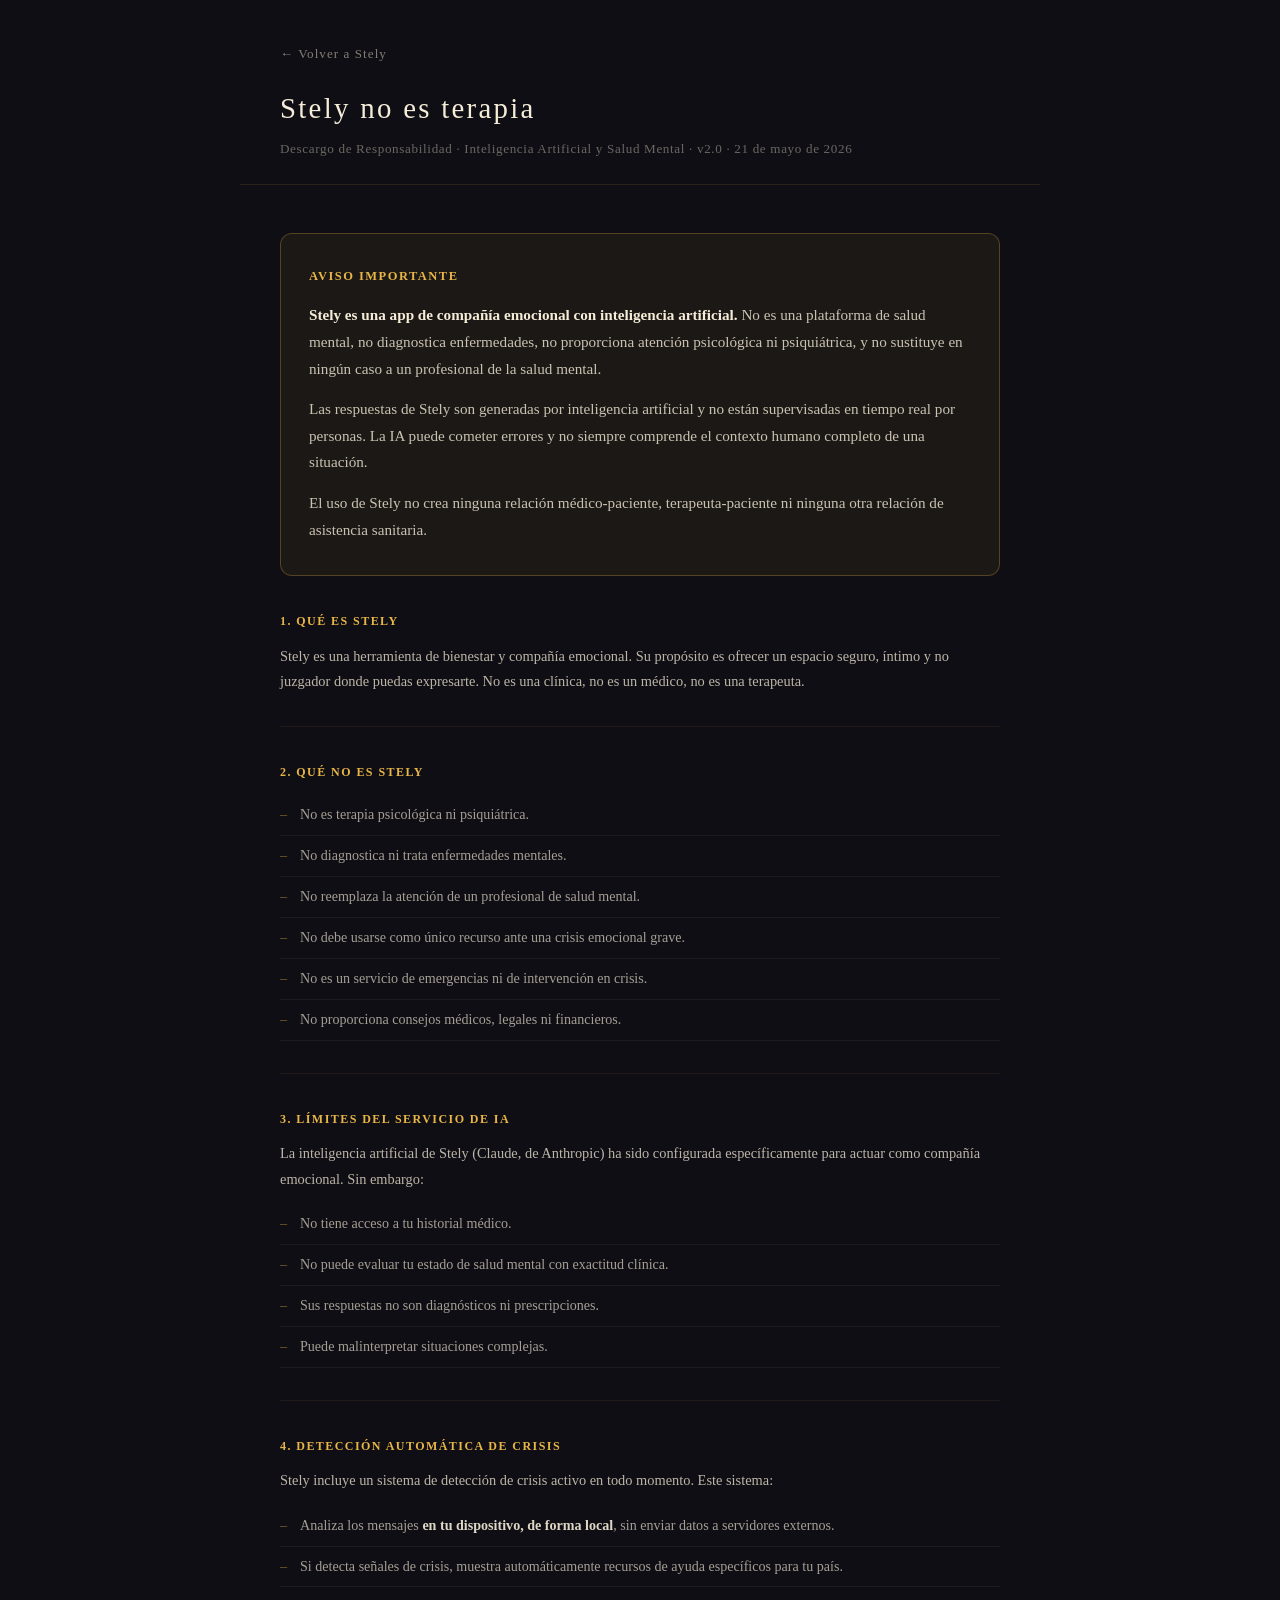
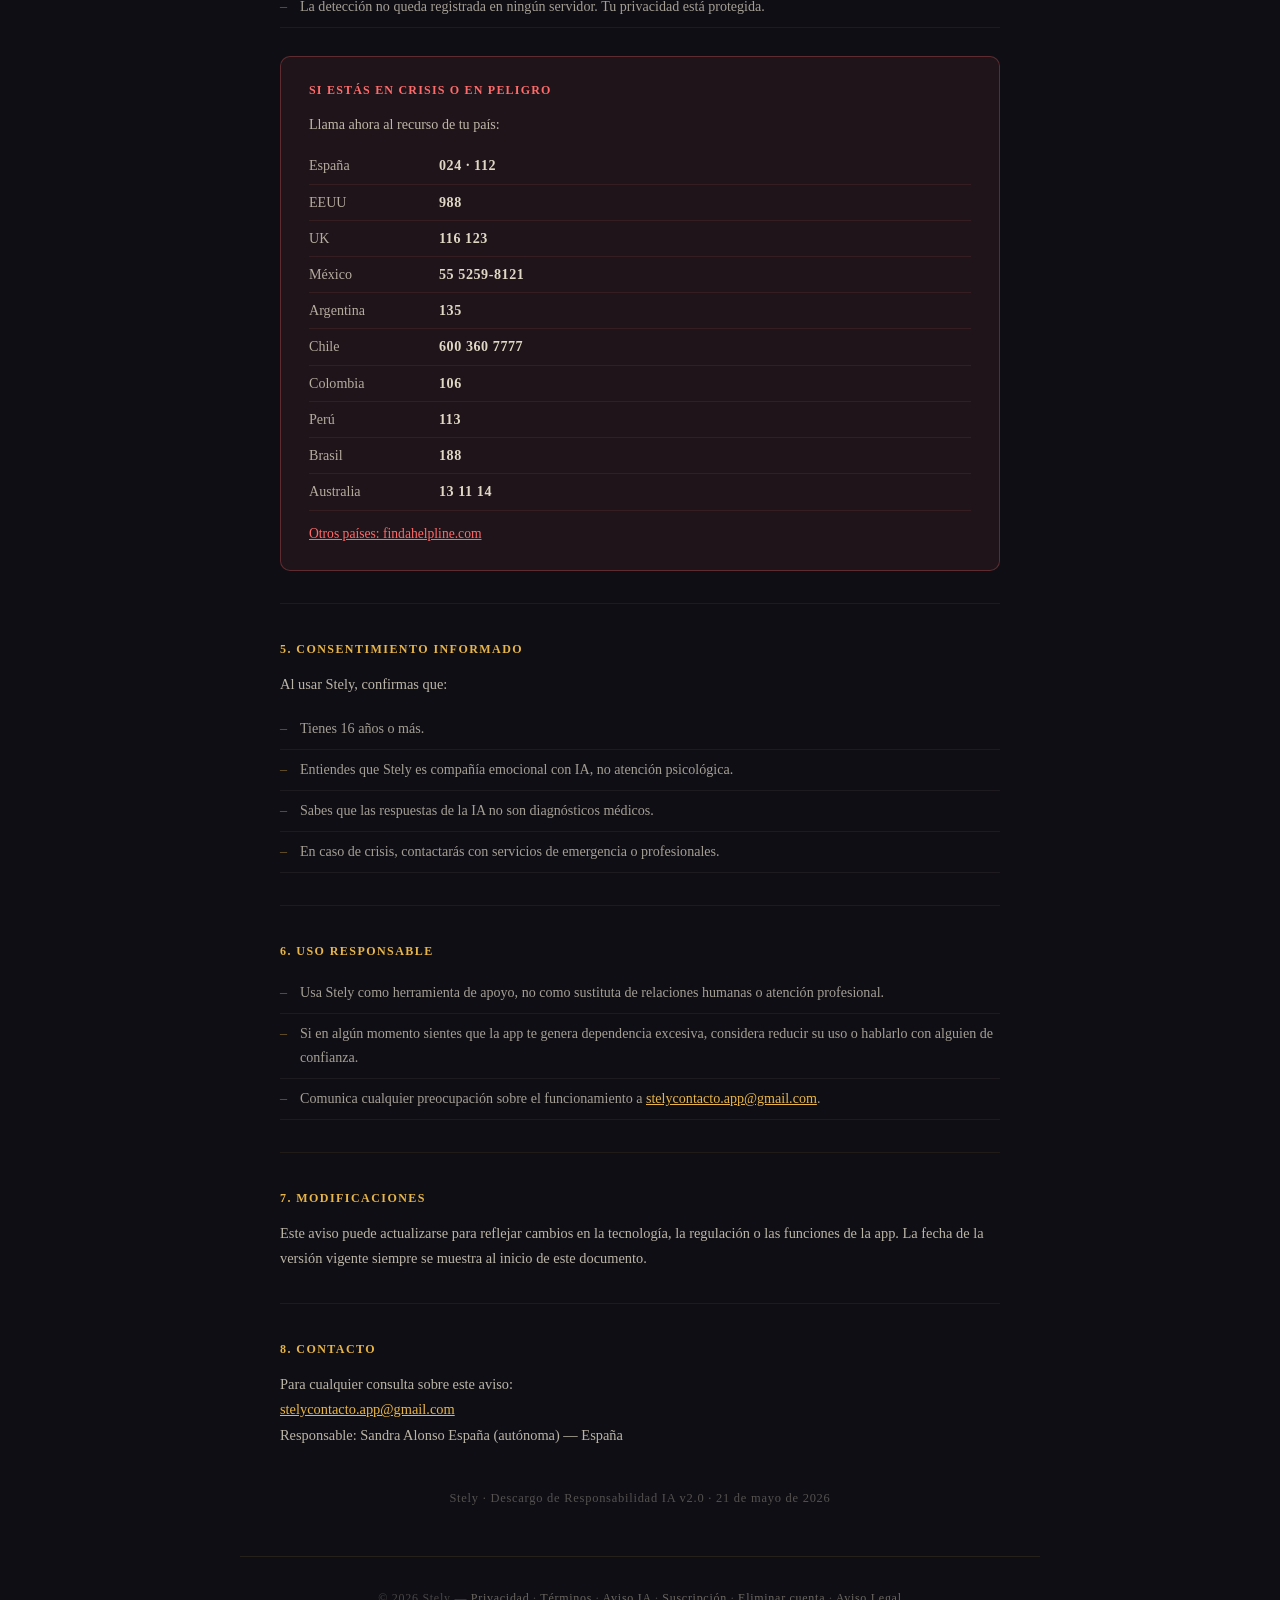
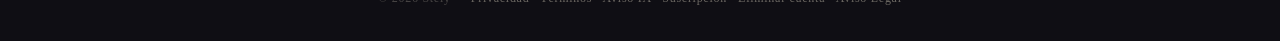
==== disclaimer-ia.html @ 63721ef9 "Landing Stely v1.0 — Politicas legales y pagina principal" ====
<!DOCTYPE html>
<html lang="es">
<head>
  <meta charset="UTF-8" />
  <meta name="viewport" content="width=device-width, initial-scale=1.0" />
  <meta name="theme-color" content="#0F0E14" />
  <meta name="description" content="Stely no es terapia — Descargo de responsabilidad sobre inteligencia artificial y salud mental." />
  <title>Descargo IA / No-terapia — Stely</title>
  <link rel="stylesheet" href="style.css" />
  <style>
    .legal-header {
      padding: 40px var(--padding, 24px) 24px;
      border-bottom: 1px solid rgba(232, 181, 71, 0.12);
    }
    .legal-back {
      display: inline-block;
      font-size: 0.82rem;
      color: rgba(245, 237, 216, 0.50);
      text-decoration: none;
      letter-spacing: 0.08em;
      margin-bottom: 20px;
      transition: color 0.2s ease;
    }
    .legal-back:hover { color: var(--dorado, #E8B547); }
    .legal-title {
      font-size: clamp(1.3rem, 4vw, 1.8rem);
      font-weight: 300;
      letter-spacing: 0.08em;
      color: var(--cream, #F5EDD8);
    }
    .legal-subtitle {
      font-size: 0.82rem;
      color: rgba(245, 237, 216, 0.40);
      margin-top: 6px;
      letter-spacing: 0.05em;
    }
    .legal-body {
      padding: 48px var(--padding, 24px);
      max-width: 800px;
      margin: 0 auto;
    }
    .disclaimer-main {
      background: rgba(232, 181, 71, 0.06);
      border: 1px solid rgba(232, 181, 71, 0.28);
      border-radius: 12px;
      padding: 32px 28px;
      margin-bottom: 36px;
    }
    .disclaimer-main h2 {
      font-size: 0.78rem;
      font-weight: 600;
      letter-spacing: 0.12em;
      color: var(--dorado, #E8B547);
      text-transform: uppercase;
      margin-bottom: 16px;
    }
    .disclaimer-main p {
      font-size: 0.95rem;
      color: rgba(245, 237, 216, 0.80);
      line-height: 1.75;
      margin-bottom: 14px;
    }
    .disclaimer-main p:last-child { margin-bottom: 0; }
    .section-title {
      font-size: 0.75rem;
      font-weight: 600;
      letter-spacing: 0.12em;
      color: var(--dorado, #E8B547);
      text-transform: uppercase;
      margin: 36px 0 12px;
    }
    .body-text {
      font-size: 0.90rem;
      color: rgba(245, 237, 216, 0.75);
      line-height: 1.75;
      margin-bottom: 12px;
    }
    .section-list {
      margin: 12px 0 20px;
      padding: 0;
      list-style: none;
    }
    .section-list li {
      font-size: 0.88rem;
      color: rgba(245, 237, 216, 0.65);
      line-height: 1.70;
      padding: 8px 0 8px 20px;
      border-bottom: 1px solid rgba(245, 237, 216, 0.06);
      position: relative;
    }
    .section-list li::before {
      content: "–";
      position: absolute;
      left: 0;
      color: rgba(232, 181, 71, 0.50);
    }
    .crisis-box {
      background: rgba(255, 107, 107, 0.07);
      border: 1px solid rgba(255, 107, 107, 0.28);
      border-radius: 10px;
      padding: 24px 28px;
      margin: 28px 0;
    }
    .crisis-box h3 {
      font-size: 0.75rem;
      font-weight: 600;
      letter-spacing: 0.10em;
      color: #FF6B6B;
      text-transform: uppercase;
      margin-bottom: 12px;
    }
    .crisis-box p {
      font-size: 0.88rem;
      color: rgba(245, 237, 216, 0.75);
      line-height: 1.65;
      margin-bottom: 8px;
    }
    .crisis-box strong { color: rgba(245, 237, 216, 0.95); }
    .crisis-table {
      width: 100%;
      border-collapse: collapse;
      margin-top: 12px;
    }
    .crisis-table td {
      padding: 6px 0;
      font-size: 0.88rem;
      border-bottom: 1px solid rgba(255, 107, 107, 0.10);
      color: rgba(245, 237, 216, 0.70);
    }
    .crisis-table td:first-child { width: 130px; }
    .crisis-table td:last-child {
      font-weight: 600;
      color: rgba(245, 237, 216, 0.90);
      letter-spacing: 0.04em;
    }
    .crisis-link {
      display: inline-block;
      margin-top: 12px;
      font-size: 0.85rem;
      color: #FF6B6B;
      text-decoration: underline;
    }
    .section-divider {
      border: none;
      border-top: 1px solid rgba(232, 181, 71, 0.08);
      margin: 32px 0;
    }
    .legal-note {
      margin-top: 40px;
      font-size: 0.78rem;
      color: rgba(245, 237, 216, 0.30);
      letter-spacing: 0.06em;
      text-align: center;
    }
    .legal-note a { color: var(--dorado, #E8B547); text-decoration: none; }
  </style>
</head>
<body>

  <div class="container legal-header">
    <a href="index.html" class="legal-back">&#8592; Volver a Stely</a>
    <h1 class="legal-title">Stely no es terapia</h1>
    <p class="legal-subtitle">Descargo de Responsabilidad · Inteligencia Artificial y Salud Mental · v2.0 · 21 de mayo de 2026</p>
  </div>

  <main class="legal-body">

    <div class="disclaimer-main">
      <h2>Aviso importante</h2>
      <p>
        <strong style="color: var(--cream, #F5EDD8);">Stely es una app de compañía emocional con inteligencia artificial.</strong>
        No es una plataforma de salud mental, no diagnostica enfermedades,
        no proporciona atención psicológica ni psiquiátrica, y no sustituye
        en ningún caso a un profesional de la salud mental.
      </p>
      <p>
        Las respuestas de Stely son generadas por inteligencia artificial y
        no están supervisadas en tiempo real por personas. La IA puede
        cometer errores y no siempre comprende el contexto humano completo
        de una situación.
      </p>
      <p>
        El uso de Stely no crea ninguna relación médico-paciente, terapeuta-paciente
        ni ninguna otra relación de asistencia sanitaria.
      </p>
    </div>

    <h2 class="section-title">1. Qué es Stely</h2>
    <p class="body-text">
      Stely es una herramienta de bienestar y compañía emocional. Su propósito es ofrecer un espacio
      seguro, íntimo y no juzgador donde puedas expresarte. No es una clínica, no es un médico, no es una terapeuta.
    </p>

    <hr class="section-divider" />

    <h2 class="section-title">2. Qué NO es Stely</h2>
    <ul class="section-list">
      <li>No es terapia psicológica ni psiquiátrica.</li>
      <li>No diagnostica ni trata enfermedades mentales.</li>
      <li>No reemplaza la atención de un profesional de salud mental.</li>
      <li>No debe usarse como único recurso ante una crisis emocional grave.</li>
      <li>No es un servicio de emergencias ni de intervención en crisis.</li>
      <li>No proporciona consejos médicos, legales ni financieros.</li>
    </ul>

    <hr class="section-divider" />

    <h2 class="section-title">3. Límites del servicio de IA</h2>
    <p class="body-text">La inteligencia artificial de Stely (Claude, de Anthropic) ha sido configurada
      específicamente para actuar como compañía emocional. Sin embargo:</p>
    <ul class="section-list">
      <li>No tiene acceso a tu historial médico.</li>
      <li>No puede evaluar tu estado de salud mental con exactitud clínica.</li>
      <li>Sus respuestas no son diagnósticos ni prescripciones.</li>
      <li>Puede malinterpretar situaciones complejas.</li>
    </ul>

    <hr class="section-divider" />

    <h2 class="section-title">4. Detección automática de crisis</h2>
    <p class="body-text">Stely incluye un sistema de detección de crisis activo en todo momento. Este sistema:</p>
    <ul class="section-list">
      <li>Analiza los mensajes <strong style="color: rgba(245,237,216,0.90);">en tu dispositivo, de forma local</strong>, sin enviar datos a servidores externos.</li>
      <li>Si detecta señales de crisis, muestra automáticamente recursos de ayuda específicos para tu país.</li>
      <li>La detección no queda registrada en ningún servidor. Tu privacidad está protegida.</li>
    </ul>

    <div class="crisis-box">
      <h3>Si estás en crisis o en peligro</h3>
      <p>Llama ahora al recurso de tu país:</p>
      <table class="crisis-table">
        <tr><td>España</td><td>024 · 112</td></tr>
        <tr><td>EEUU</td><td>988</td></tr>
        <tr><td>UK</td><td>116 123</td></tr>
        <tr><td>México</td><td>55 5259-8121</td></tr>
        <tr><td>Argentina</td><td>135</td></tr>
        <tr><td>Chile</td><td>600 360 7777</td></tr>
        <tr><td>Colombia</td><td>106</td></tr>
        <tr><td>Perú</td><td>113</td></tr>
        <tr><td>Brasil</td><td>188</td></tr>
        <tr><td>Australia</td><td>13 11 14</td></tr>
      </table>
      <a href="https://findahelpline.com" class="crisis-link" target="_blank" rel="noopener">Otros países: findahelpline.com</a>
    </div>

    <hr class="section-divider" />

    <h2 class="section-title">5. Consentimiento informado</h2>
    <p class="body-text">Al usar Stely, confirmas que:</p>
    <ul class="section-list">
      <li>Tienes 16 años o más.</li>
      <li>Entiendes que Stely es compañía emocional con IA, no atención psicológica.</li>
      <li>Sabes que las respuestas de la IA no son diagnósticos médicos.</li>
      <li>En caso de crisis, contactarás con servicios de emergencia o profesionales.</li>
    </ul>

    <hr class="section-divider" />

    <h2 class="section-title">6. Uso responsable</h2>
    <ul class="section-list">
      <li>Usa Stely como herramienta de apoyo, no como sustituta de relaciones humanas o atención profesional.</li>
      <li>Si en algún momento sientes que la app te genera dependencia excesiva, considera reducir su uso o hablarlo con alguien de confianza.</li>
      <li>Comunica cualquier preocupación sobre el funcionamiento a <a href="mailto:stelycontacto.app@gmail.com" style="color: var(--dorado, #E8B547);">stelycontacto.app@gmail.com</a>.</li>
    </ul>

    <hr class="section-divider" />

    <h2 class="section-title">7. Modificaciones</h2>
    <p class="body-text">
      Este aviso puede actualizarse para reflejar cambios en la tecnología, la regulación o las funciones de la app.
      La fecha de la versión vigente siempre se muestra al inicio de este documento.
    </p>

    <hr class="section-divider" />

    <h2 class="section-title">8. Contacto</h2>
    <p class="body-text">
      Para cualquier consulta sobre este aviso:<br />
      <a href="mailto:stelycontacto.app@gmail.com" style="color: var(--dorado, #E8B547);">stelycontacto.app@gmail.com</a><br />
      Responsable: Sandra Alonso España (autónoma) — España
    </p>

    <p class="legal-note">
      Stely &middot; Descargo de Responsabilidad IA v2.0 &middot; 21 de mayo de 2026
    </p>

  </main>

  <footer style="text-align:center; padding: 32px 24px; border-top: 1px solid rgba(232,181,71,0.10);">
    <p style="font-size:0.75rem; color:rgba(245,237,216,0.25); letter-spacing:0.06em;">
      &copy; 2026 Stely &mdash;
      <a href="privacy.html" style="color:rgba(245,237,216,0.40); text-decoration:none;">Privacidad</a>
      &middot;
      <a href="terms.html" style="color:rgba(245,237,216,0.40); text-decoration:none;">Términos</a>
      &middot;
      <a href="disclaimer-ia.html" style="color:rgba(245,237,216,0.40); text-decoration:none;">Aviso IA</a>
      &middot;
      <a href="politica-premium.html" style="color:rgba(245,237,216,0.40); text-decoration:none;">Suscripción</a>
      &middot;
      <a href="eliminar-cuenta.html" style="color:rgba(245,237,216,0.40); text-decoration:none;">Eliminar cuenta</a>
      &middot;
      <a href="aviso-legal.html" style="color:rgba(245,237,216,0.40); text-decoration:none;">Aviso Legal</a>
    </p>
  </footer>

</body>
</html>
---- style.css ----
/* ============================================================
   STELY — Landing Page Styles
   Paleta: negro nocturno #0F0E14 · dorado #E8B547 · cream #F5EDD8
   Tono: cinematográfico, íntimo, premium discreto
   Mobile-first · sin frameworks · sin JavaScript
   ============================================================ */

/* ── Reset & Base ─────────────────────────────────────────── */

*, *::before, *::after {
  box-sizing: border-box;
  margin: 0;
  padding: 0;
}

:root {
  --negro:   #0F0E14;
  --dorado:  #E8B547;
  --cream:   #F5EDD8;
  --gris:    #2A2830;
  --cream-tenue: rgba(245, 237, 216, 0.55);
  --dorado-tenue: rgba(232, 181, 71, 0.18);
  --max-w:   800px;
  --padding: 24px;
}

html {
  font-size: 16px;
  scroll-behavior: smooth;
}

body {
  background-color: var(--negro);
  color: var(--cream);
  font-family: 'Georgia', 'Times New Roman', serif;
  font-weight: 300;
  line-height: 1.65;
  -webkit-font-smoothing: antialiased;
  min-height: 100vh;
}

/* ── Layout helper ────────────────────────────────────────── */

.container {
  max-width: var(--max-w);
  margin: 0 auto;
  padding: 0 var(--padding);
}

/* ── Header ───────────────────────────────────────────────── */

header {
  padding: 48px var(--padding) 32px;
  text-align: center;
  border-bottom: 1px solid rgba(232, 181, 71, 0.12);
}

.brand {
  display: block;
  font-family: 'Georgia', serif;
  font-size: clamp(2rem, 6vw, 3.2rem);
  font-weight: 300;
  letter-spacing: 0.45em;
  color: var(--cream);
  text-transform: uppercase;
  text-decoration: none;
  margin-bottom: 4px;
}

.brand-dot {
  display: inline-block;
  width: 7px;
  height: 7px;
  border-radius: 50%;
  background: var(--dorado);
  vertical-align: middle;
  margin-left: 8px;
  margin-bottom: 4px;
  box-shadow: 0 0 10px rgba(232, 181, 71, 0.6);
}

.tagline-header {
  font-size: 0.85rem;
  letter-spacing: 0.18em;
  color: var(--cream-tenue);
  text-transform: uppercase;
}

/* ── Hero ─────────────────────────────────────────────────── */

.hero {
  padding: 72px var(--padding) 64px;
  text-align: center;
  max-width: var(--max-w);
  margin: 0 auto;
}

.orb {
  width: 90px;
  height: 90px;
  border-radius: 50%;
  background: radial-gradient(circle at 40% 35%,
    rgba(232, 181, 71, 0.55),
    rgba(232, 181, 71, 0.22) 45%,
    rgba(15, 14, 20, 0.0) 70%
  );
  border: 1.5px solid rgba(232, 181, 71, 0.38);
  box-shadow:
    0 0 32px rgba(232, 181, 71, 0.22),
    0 0 80px rgba(232, 181, 71, 0.09);
  margin: 0 auto 40px;
}

.hero h1 {
  font-size: clamp(1.6rem, 5vw, 2.4rem);
  font-weight: 300;
  letter-spacing: 0.08em;
  color: var(--cream);
  margin-bottom: 20px;
  line-height: 1.35;
}

.hero h1 em {
  font-style: italic;
  color: var(--dorado);
}

.hero p {
  font-size: 1.05rem;
  color: var(--cream-tenue);
  max-width: 560px;
  margin: 0 auto;
  line-height: 1.75;
}

/* ── Divider ──────────────────────────────────────────────── */

.divider {
  display: flex;
  align-items: center;
  gap: 16px;
  max-width: var(--max-w);
  margin: 0 auto;
  padding: 0 var(--padding);
}

.divider::before,
.divider::after {
  content: '';
  flex: 1;
  height: 1px;
  background: rgba(232, 181, 71, 0.14);
}

.divider span {
  font-size: 0.7rem;
  letter-spacing: 0.3em;
  color: rgba(232, 181, 71, 0.45);
  text-transform: uppercase;
  white-space: nowrap;
}

/* ── Features ─────────────────────────────────────────────── */

.features {
  padding: 64px var(--padding);
  max-width: var(--max-w);
  margin: 0 auto;
}

.features-grid {
  display: grid;
  grid-template-columns: 1fr;
  gap: 28px;
  margin-top: 48px;
}

.feature-card {
  background: rgba(255, 255, 255, 0.028);
  border: 1px solid rgba(232, 181, 71, 0.10);
  border-radius: 12px;
  padding: 28px 24px;
  transition: border-color 0.3s ease;
}

.feature-card:hover {
  border-color: rgba(232, 181, 71, 0.25);
}

.feature-icon {
  font-size: 1.6rem;
  margin-bottom: 14px;
  display: block;
}

.feature-card h3 {
  font-size: 1rem;
  font-weight: 400;
  letter-spacing: 0.12em;
  color: var(--dorado);
  text-transform: uppercase;
  margin-bottom: 10px;
}

.feature-card p {
  font-size: 0.95rem;
  color: var(--cream-tenue);
  line-height: 1.70;
}

/* ── CTA ──────────────────────────────────────────────────── */

.cta-section {
  padding: 64px var(--padding);
  text-align: center;
  max-width: var(--max-w);
  margin: 0 auto;
}

.cta-section h2 {
  font-size: clamp(1.2rem, 4vw, 1.7rem);
  font-weight: 300;
  letter-spacing: 0.05em;
  color: var(--cream);
  margin-bottom: 14px;
}

.cta-section p {
  font-size: 0.95rem;
  color: var(--cream-tenue);
  margin-bottom: 40px;
}

.cta-buttons {
  display: flex;
  flex-direction: column;
  align-items: center;
  gap: 14px;
}

.btn-store {
  display: inline-flex;
  align-items: center;
  gap: 12px;
  padding: 14px 32px;
  border: 1px solid rgba(232, 181, 71, 0.35);
  border-radius: 8px;
  background: rgba(232, 181, 71, 0.06);
  color: var(--cream);
  text-decoration: none;
  font-size: 0.9rem;
  letter-spacing: 0.08em;
  transition: background 0.25s ease, border-color 0.25s ease;
  min-width: 220px;
  justify-content: center;
}

.btn-store:hover {
  background: rgba(232, 181, 71, 0.13);
  border-color: rgba(232, 181, 71, 0.55);
}

.btn-store .store-icon {
  font-size: 1.1rem;
}

.btn-store .store-label {
  text-align: left;
}

.btn-store .store-label small {
  display: block;
  font-size: 0.7rem;
  color: var(--cream-tenue);
  letter-spacing: 0.05em;
}

.btn-store .store-label strong {
  font-weight: 400;
  letter-spacing: 0.05em;
}

.coming-soon-note {
  margin-top: 20px;
  font-size: 0.78rem;
  color: rgba(245, 237, 216, 0.35);
  letter-spacing: 0.10em;
  text-transform: uppercase;
}

/* ── Footer ───────────────────────────────────────────────── */

footer {
  border-top: 1px solid rgba(232, 181, 71, 0.10);
  padding: 40px var(--padding) 48px;
  max-width: var(--max-w);
  margin: 0 auto;
  text-align: center;
}

.footer-logo {
  font-size: 0.85rem;
  letter-spacing: 0.35em;
  color: rgba(245, 237, 216, 0.35);
  text-transform: uppercase;
  margin-bottom: 20px;
}

.footer-links {
  display: flex;
  flex-wrap: wrap;
  justify-content: center;
  gap: 8px 20px;
  margin-bottom: 24px;
}

.footer-links a {
  font-size: 0.82rem;
  color: var(--cream-tenue);
  text-decoration: none;
  letter-spacing: 0.06em;
  transition: color 0.2s ease;
}

.footer-links a:hover {
  color: var(--dorado);
}

.footer-sep {
  color: rgba(232, 181, 71, 0.20);
}

.footer-copy {
  font-size: 0.75rem;
  color: rgba(245, 237, 216, 0.25);
  letter-spacing: 0.06em;
}

/* ── Responsive — tablet/desktop ──────────────────────────── */

@media (min-width: 560px) {
  .features-grid {
    grid-template-columns: 1fr 1fr;
  }

  .cta-buttons {
    flex-direction: row;
    justify-content: center;
  }
}

@media (min-width: 768px) {
  :root {
    --padding: 40px;
  }

  header {
    padding: 56px var(--padding) 40px;
  }

  .hero {
    padding: 88px var(--padding) 72px;
  }
}
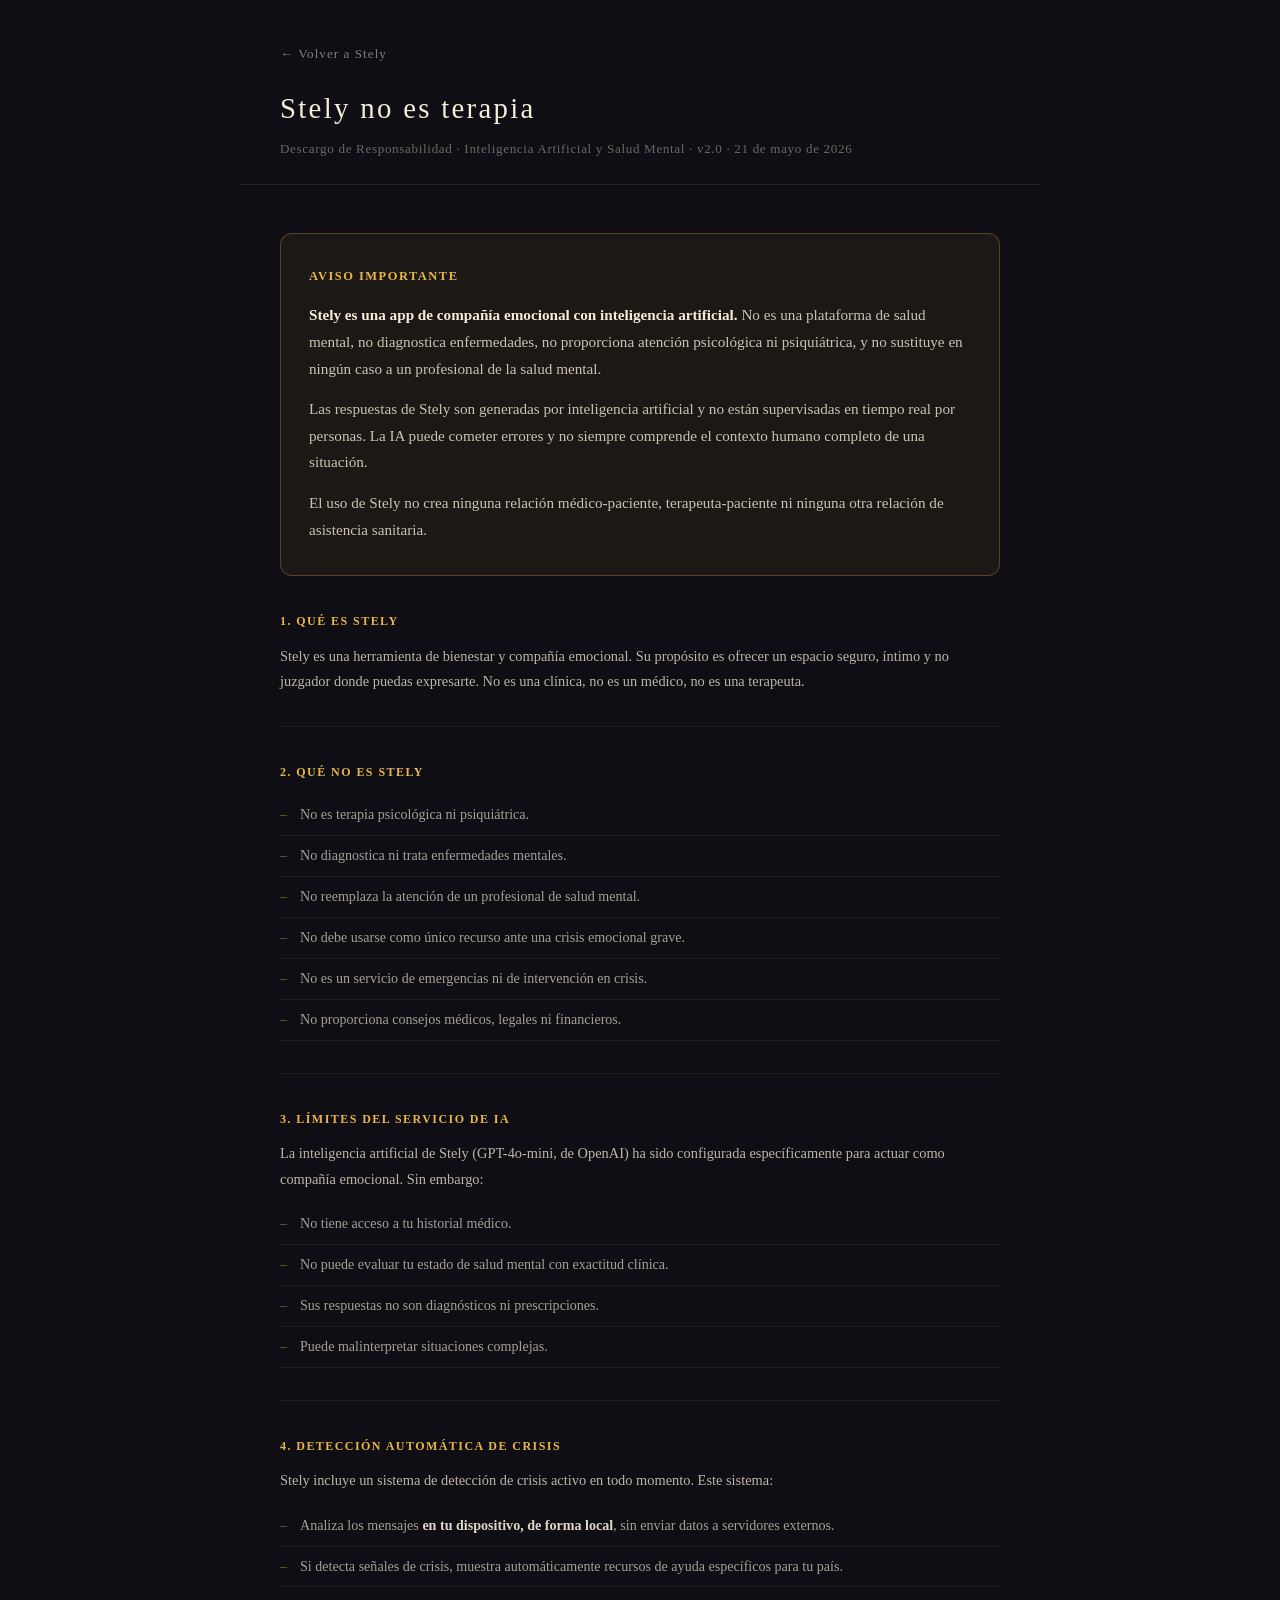
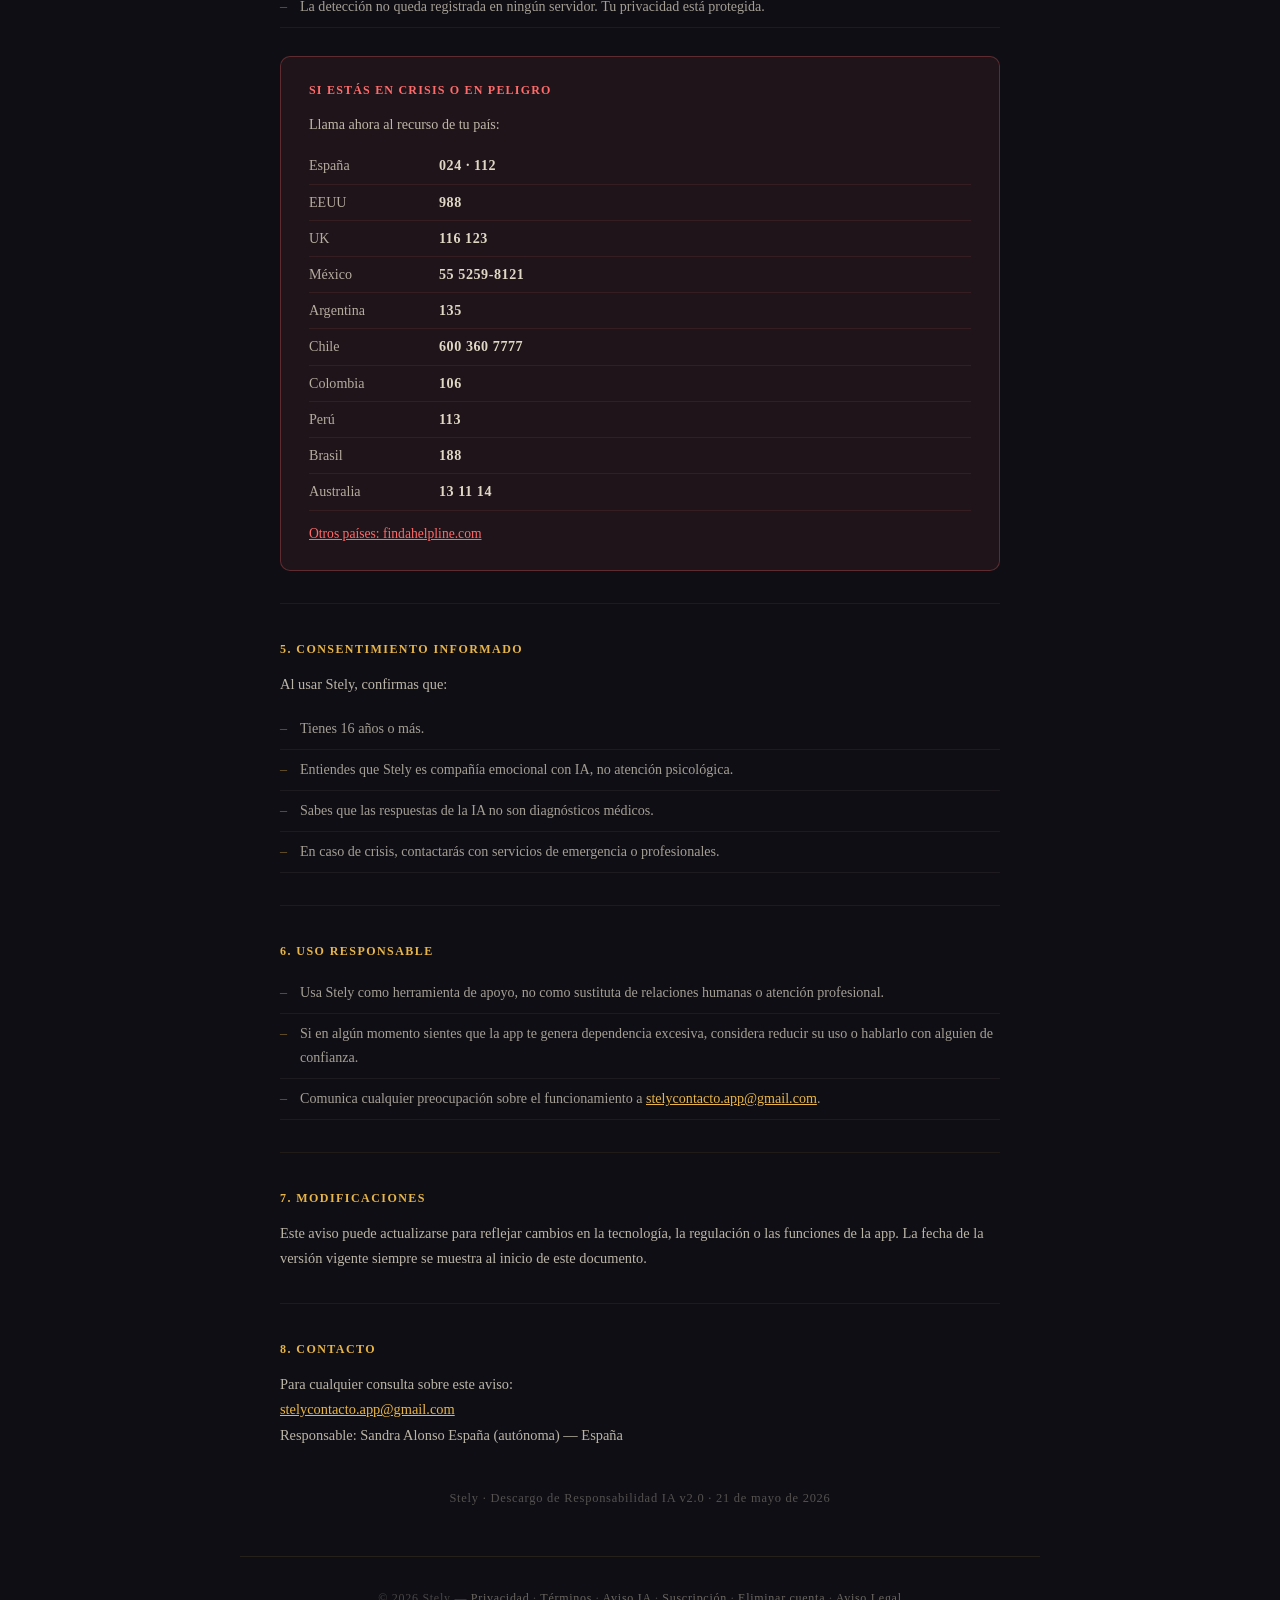
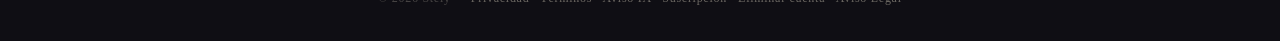
==== commit 4658032e: "docs(legal): actualizacion proveedor IA Anthropic -> OpenAI Coherencia con docs en app: - privacy.ht" ====
--- a/disclaimer-ia.html
+++ b/disclaimer-ia.html
@@ -206,7 +206,7 @@
     <hr class="section-divider" />
 
     <h2 class="section-title">3. Límites del servicio de IA</h2>
-    <p class="body-text">La inteligencia artificial de Stely (Claude, de Anthropic) ha sido configurada
+    <p class="body-text">La inteligencia artificial de Stely (GPT-4o-mini, de OpenAI) ha sido configurada
       específicamente para actuar como compañía emocional. Sin embargo:</p>
     <ul class="section-list">
       <li>No tiene acceso a tu historial médico.</li>
